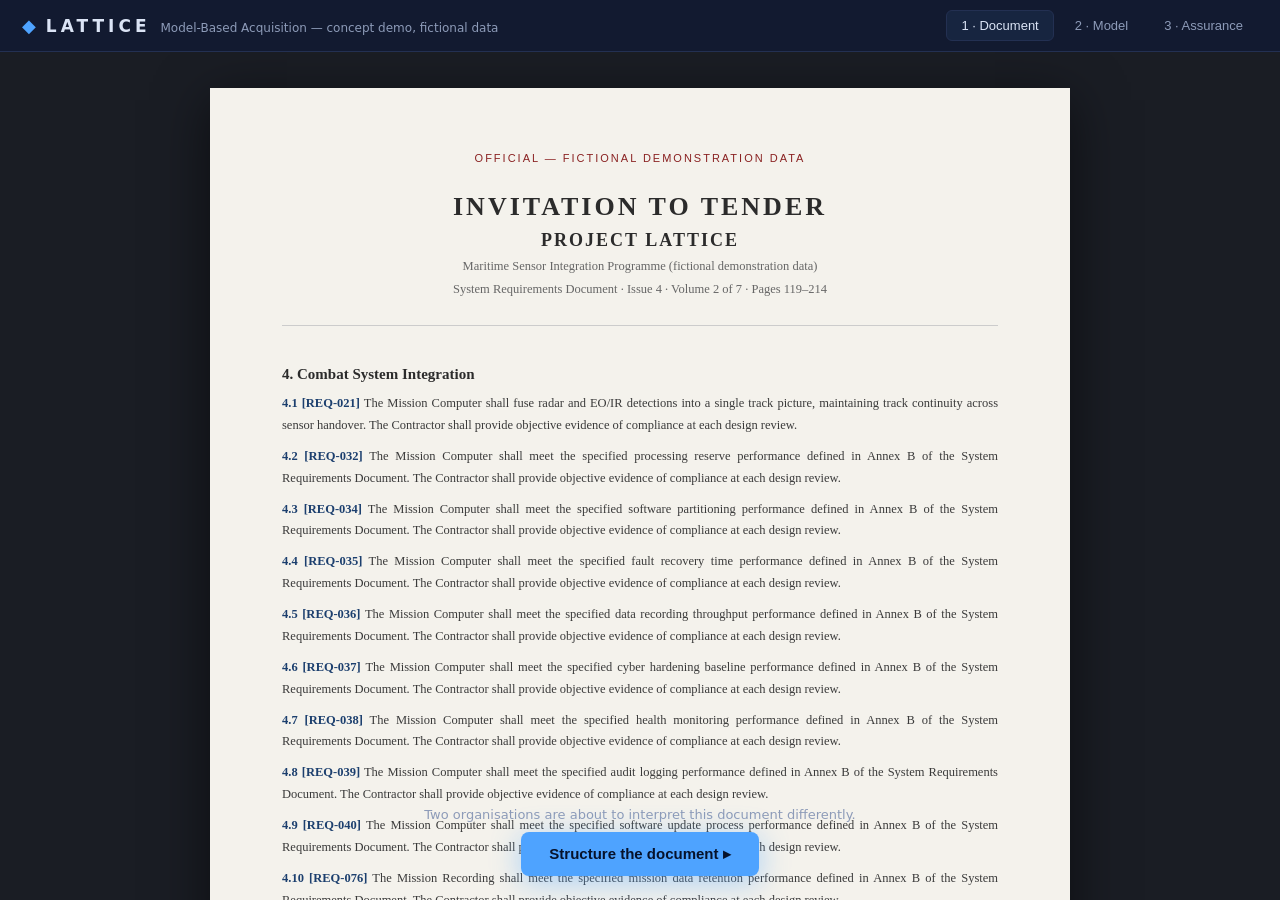
==== index.html @ 9c2bc101 "Add LATTICE model-based acquisition concept demo Self-contained static portal (no build step, D3 ven" ====
<!DOCTYPE html>
<html lang="en">
<head>
  <meta charset="UTF-8" />
  <meta name="viewport" content="width=device-width, initial-scale=1.0" />
  <title>LATTICE — Model-Based Acquisition (Concept Demo)</title>
  <link rel="stylesheet" href="css/style.css" />
</head>
<body>

  <header class="topbar">
    <div class="brand">
      <span class="brand-mark">◆</span>
      <span class="brand-name">LATTICE</span>
      <span class="brand-tag">Model-Based Acquisition — concept demo, fictional data</span>
    </div>
    <nav class="nav">
      <button data-nav="document" class="nav-btn">1 · Document</button>
      <button data-nav="model" class="nav-btn">2 · Model</button>
      <button data-nav="assurance" class="nav-btn">3 · Assurance</button>
    </nav>
  </header>

  <!-- ============ Screen 1: the static document ============ -->
  <main id="screen-document" class="screen">
    <div class="doc-wrap">
      <div class="doc-page">
        <div class="doc-header">
          <div class="doc-classification">OFFICIAL — FICTIONAL DEMONSTRATION DATA</div>
          <h1 class="doc-title">INVITATION TO TENDER</h1>
          <h2 class="doc-subtitle" id="programme-name">PROJECT LATTICE</h2>
          <p class="doc-meta" id="programme-sub"></p>
          <p class="doc-meta">System Requirements Document · Issue 4 · Volume 2 of 7 · Pages 119–214</p>
        </div>
        <div id="doc-body"></div>
      </div>
      <div class="doc-cta">
        <p class="doc-cta-line">Two organisations are about to interpret this document differently.</p>
        <button id="btn-structure" class="primary-btn">Structure the document ▸</button>
      </div>
    </div>
  </main>

  <!-- ============ Screen 2: the living model ============ -->
  <main id="screen-model" class="screen">
    <div class="query-bar">
      <input id="query-input" type="text"
             placeholder="Ask the model… e.g. “show unverified requirements linked to the radar subsystem”"
             autocomplete="off" />
      <button id="btn-reset" class="ghost-btn">Reset view</button>
    </div>
    <div id="query-chips" class="query-chips"></div>

    <div class="graph-stage">
      <svg id="graph-svg"></svg>
      <div class="graph-legend">
        <span><i class="dot dot-req"></i>Requirement</span>
        <span><i class="dot dot-cmp"></i>Component</span>
        <span><i class="dot dot-if"></i>Interface</span>
        <span><i class="dot dot-rsk"></i>Risk</span>
        <span><i class="dot dot-ver"></i>Verification</span>
      </div>

      <aside id="side-panel" class="side-panel">
        <div class="panel-head">
          <span id="panel-title"></span>
          <button id="panel-close" class="ghost-btn">✕</button>
        </div>
        <div id="panel-body" class="panel-body"></div>
      </aside>
    </div>
  </main>

  <!-- ============ Screen 3: assurance dashboard ============ -->
  <main id="screen-assurance" class="screen">
    <div class="dash-wrap">
      <h2 class="dash-title">Assurance position — single source of truth</h2>
      <p class="dash-sub">Computed live from the same model both parties query. Nothing here is typed in twice.</p>

      <div id="kpi-tiles" class="kpi-tiles"></div>

      <div class="dash-grid">
        <section class="dash-card">
          <h3>Verification status</h3>
          <div id="donut" class="donut"></div>
        </section>
        <section class="dash-card">
          <h3>Coverage by subsystem</h3>
          <div id="coverage-bars" class="coverage-bars"></div>
        </section>
      </div>

      <section class="dash-card dash-card-wide">
        <h3>Outstanding gaps — requirements with no verification method</h3>
        <table class="gaps-table">
          <thead><tr><th>ID</th><th>Requirement</th><th>Allocated to</th><th>Linked risks</th></tr></thead>
          <tbody id="gaps-body"></tbody>
        </table>
      </section>
    </div>
  </main>

  <script src="vendor/d3.v7.min.js"></script>
  <script src="js/data.js"></script>
  <script src="js/queries.js"></script>
  <script src="js/graph.js"></script>
  <script src="js/dashboard.js"></script>
  <script src="js/main.js"></script>
</body>
</html>
---- css/style.css ----
/* LATTICE concept demo — dark "constellation" theme.
   Screen 1 deliberately looks like paper; screens 2–3 look like the model. */

:root {
  --bg: #0b1020;
  --bg-raise: #121a30;
  --line: #233052;
  --text: #dbe4f5;
  --text-dim: #8d9bb8;
  --blue: #4ea3ff;
  --teal: #56cfd6;
  --green: #5fd68b;
  --amber: #ffb454;
  --red: #ff6b5e;
  --grey: #9aa7b8;
}

* { box-sizing: border-box; margin: 0; padding: 0; }

html, body { height: 100%; }

body {
  background: var(--bg);
  color: var(--text);
  font-family: "Segoe UI", system-ui, -apple-system, sans-serif;
  display: flex;
  flex-direction: column;
  overflow: hidden;
}

/* ---------------- Top bar ---------------- */

.topbar {
  display: flex;
  align-items: center;
  justify-content: space-between;
  padding: 10px 22px;
  border-bottom: 1px solid var(--line);
  background: var(--bg-raise);
  flex: 0 0 auto;
  z-index: 5;
}
.brand { display: flex; align-items: baseline; gap: 10px; }
.brand-mark { color: var(--blue); font-size: 18px; }
.brand-name { font-weight: 700; letter-spacing: 4px; font-size: 17px; }
.brand-tag { color: var(--text-dim); font-size: 12px; }

.nav { display: flex; gap: 6px; }
.nav-btn {
  background: none;
  border: 1px solid transparent;
  color: var(--text-dim);
  font-size: 13px;
  padding: 7px 14px;
  border-radius: 6px;
  cursor: pointer;
  transition: all .2s;
}
.nav-btn:hover { color: var(--text); }
.nav-btn.active {
  color: var(--text);
  border-color: var(--line);
  background: rgba(78, 163, 255, .08);
}

/* ---------------- Screens ---------------- */

.screen { display: none; flex: 1 1 auto; min-height: 0; position: relative; }
.screen.active { display: flex; flex-direction: column; }

/* ---------------- Screen 1: document ---------------- */

#screen-document { overflow-y: auto; align-items: center; background: #1a1d24; }
.doc-wrap { width: min(860px, 92vw); padding: 36px 0 120px; }

.doc-page {
  background: #f4f2ec;
  color: #2b2b2b;
  padding: 64px 72px;
  font-family: Georgia, "Times New Roman", serif;
  box-shadow: 0 12px 50px rgba(0, 0, 0, .55);
}
.doc-classification {
  text-align: center;
  font-family: "Segoe UI", sans-serif;
  font-size: 11px;
  letter-spacing: 2px;
  color: #8a2222;
  margin-bottom: 28px;
}
.doc-title { text-align: center; font-size: 26px; letter-spacing: 3px; }
.doc-subtitle { text-align: center; font-size: 18px; letter-spacing: 2px; margin-top: 8px; }
.doc-meta { text-align: center; font-size: 12.5px; color: #666; margin-top: 8px; }
.doc-header { margin-bottom: 40px; border-bottom: 1px solid #ccc; padding-bottom: 28px; }

.doc-h { font-size: 15px; margin: 26px 0 10px; }
.doc-p {
  font-size: 12.5px;
  line-height: 1.75;
  color: #3a3a3a;
  margin-bottom: 9px;
  text-align: justify;
}
.doc-ref { font-weight: 700; color: #1c3f6e; }

/* dissolve transition: paragraphs scatter and blur out */
.doc-header, #doc-body > * { transition: opacity .6s ease, transform .6s ease, filter .6s ease; }
.dissolve {
  opacity: 0;
  filter: blur(5px);
  transform: translateY(-14px) scale(.97);
}

.doc-cta {
  position: sticky;
  bottom: 24px;
  margin-top: 28px;
  text-align: center;
}
.doc-cta-line { color: var(--text-dim); font-size: 13px; margin-bottom: 10px; }
.primary-btn {
  background: var(--blue);
  color: #06122b;
  border: none;
  font-size: 15px;
  font-weight: 600;
  padding: 13px 28px;
  border-radius: 8px;
  cursor: pointer;
  box-shadow: 0 6px 30px rgba(78, 163, 255, .45);
  transition: transform .15s;
}
.primary-btn:hover { transform: translateY(-2px); }

/* ---------------- Screen 2: model ---------------- */

#screen-model { background: radial-gradient(ellipse at 50% 40%, #101831 0%, var(--bg) 70%); }

.query-bar {
  display: flex;
  gap: 10px;
  padding: 14px 22px 6px;
  flex: 0 0 auto;
}
#query-input {
  flex: 1;
  background: var(--bg-raise);
  border: 1px solid var(--line);
  border-radius: 8px;
  color: var(--text);
  font-size: 14px;
  padding: 11px 16px;
  outline: none;
  transition: border-color .2s, box-shadow .2s;
}
#query-input:focus {
  border-color: var(--blue);
  box-shadow: 0 0 0 3px rgba(78, 163, 255, .15);
}
#query-input::placeholder { color: var(--text-dim); }

.ghost-btn {
  background: none;
  border: 1px solid var(--line);
  color: var(--text-dim);
  border-radius: 8px;
  padding: 0 14px;
  font-size: 13px;
  cursor: pointer;
  transition: all .2s;
}
.ghost-btn:hover { color: var(--text); border-color: var(--text-dim); }

.query-chips {
  display: flex;
  gap: 8px;
  padding: 8px 22px 10px;
  flex-wrap: wrap;
  flex: 0 0 auto;
}
.query-chip {
  background: rgba(78, 163, 255, .07);
  border: 1px solid var(--line);
  color: var(--text-dim);
  font-size: 12px;
  padding: 6px 12px;
  border-radius: 99px;
  cursor: pointer;
  transition: all .2s;
}
.query-chip:hover { color: var(--text); border-color: var(--blue); }

.graph-stage { flex: 1 1 auto; position: relative; min-height: 0; }
#graph-svg { width: 100%; height: 100%; display: block; cursor: grab; }
#graph-svg:active { cursor: grabbing; }

/* --- nodes & links: the living feel --- */

.node {
  stroke: rgba(255, 255, 255, .25);
  stroke-width: 1;
  transition: opacity .55s ease;
  cursor: pointer;
}
.node-requirement  { filter: drop-shadow(0 0 6px rgba(78, 163, 255, .55)); }
.node-component    { filter: drop-shadow(0 0 8px rgba(154, 167, 184, .4)); }
.node-interface    { filter: drop-shadow(0 0 5px rgba(86, 207, 214, .5)); }
.node-risk         { filter: drop-shadow(0 0 8px rgba(255, 180, 84, .6)); }
.node-verification { filter: drop-shadow(0 0 4px rgba(95, 214, 139, .5)); }

.node.dimmed { opacity: .07; }
.node.focused {
  stroke: #fff;
  stroke-width: 1.6;
}
.node.alert {
  filter: drop-shadow(0 0 14px rgba(255, 107, 94, .95));
  animation: alert-throb 1.1s ease-in-out infinite;
}
@keyframes alert-throb {
  0%, 100% { stroke: rgba(255, 255, 255, .4); }
  50% { stroke: #ff6b5e; stroke-width: 3; }
}

.link {
  stroke: #3a4b78;
  stroke-opacity: .35;
  stroke-width: 1;
  stroke-dasharray: 4 7;
  animation: flow 1.6s linear infinite;
  transition: stroke-opacity .55s ease;
}
@keyframes flow { to { stroke-dashoffset: -11; } }

.link-dependency { stroke: var(--blue); }
.link-risk { stroke: var(--amber); }
.link-verifies { stroke: var(--green); stroke-opacity: .25; }

.link.dimmed { stroke-opacity: .03; }
.link.focused { stroke-opacity: .9; stroke-width: 1.6; animation-duration: .8s; }

.node-label {
  fill: var(--text-dim);
  font-size: 11px;
  text-anchor: middle;
  pointer-events: none;
  transition: opacity .55s ease;
}
.node-label.dimmed { opacity: .06; }

.graph-legend {
  position: absolute;
  left: 22px;
  bottom: 16px;
  display: flex;
  gap: 16px;
  font-size: 12px;
  color: var(--text-dim);
  background: rgba(11, 16, 32, .7);
  padding: 8px 14px;
  border-radius: 8px;
  border: 1px solid var(--line);
}
.dot { display: inline-block; width: 9px; height: 9px; border-radius: 50%; margin-right: 6px; }
.dot-req { background: var(--blue); }
.dot-cmp { background: var(--grey); }
.dot-if  { background: var(--teal); }
.dot-rsk { background: var(--amber); }
.dot-ver { background: var(--green); }

/* --- side panel --- */

.side-panel {
  position: absolute;
  top: 0;
  right: 0;
  width: 380px;
  max-width: 85vw;
  height: 100%;
  background: rgba(18, 26, 48, .96);
  border-left: 1px solid var(--line);
  transform: translateX(100%);
  transition: transform .4s cubic-bezier(.2, .8, .2, 1);
  display: flex;
  flex-direction: column;
  backdrop-filter: blur(6px);
}
.side-panel.open { transform: translateX(0); }

.panel-head {
  display: flex;
  justify-content: space-between;
  align-items: center;
  padding: 14px 18px;
  border-bottom: 1px solid var(--line);
  font-weight: 600;
  flex: 0 0 auto;
}
.panel-head .ghost-btn { padding: 4px 10px; }
.panel-body { overflow-y: auto; padding: 14px 18px; flex: 1 1 auto; }
.panel-note { color: var(--text-dim); font-size: 12.5px; line-height: 1.6; margin-bottom: 14px; }

.card {
  background: var(--bg-raise);
  border: 1px solid var(--line);
  border-radius: 10px;
  padding: 14px 16px;
  margin-bottom: 12px;
}
.card-head { display: flex; justify-content: space-between; align-items: center; margin-bottom: 6px; }
.card-title { font-weight: 600; font-size: 14px; margin-bottom: 6px; }
.card-text { font-size: 12.5px; line-height: 1.6; color: var(--text-dim); margin-bottom: 10px; }
.card-row { margin-top: 6px; font-size: 12px; display: flex; flex-wrap: wrap; gap: 5px; align-items: center; }
.card-k { color: var(--text-dim); margin-right: 4px; }

.mono { font-family: "Cascadia Code", Consolas, monospace; font-size: 12px; color: var(--teal); }

.badge { font-size: 10.5px; padding: 3px 9px; border-radius: 99px; font-weight: 600; }
.badge-ok   { background: rgba(95, 214, 139, .15); color: var(--green); }
.badge-plan { background: rgba(78, 163, 255, .15); color: var(--blue); }
.badge-gap  { background: rgba(255, 107, 94, .18); color: var(--red); }
.badge-type { background: rgba(154, 167, 184, .15); color: var(--grey); text-transform: capitalize; }

.chip {
  font-size: 11px;
  padding: 3px 9px;
  border-radius: 99px;
  background: rgba(154, 167, 184, .12);
  color: var(--text);
}
.risk-chip {
  font-size: 11px;
  padding: 3px 9px;
  border-radius: 99px;
  font-weight: 600;
}
.risk-amber { background: rgba(255, 180, 84, .15); color: var(--amber); }
.risk-red   { background: rgba(255, 107, 94, .18); color: var(--red); }

/* ---------------- Screen 3: dashboard ---------------- */

#screen-assurance { overflow-y: auto; }
.dash-wrap { width: min(1080px, 94vw); margin: 0 auto; padding: 34px 0 60px; }
.dash-title { font-size: 21px; font-weight: 650; }
.dash-sub { color: var(--text-dim); font-size: 13px; margin: 6px 0 26px; }

.kpi-tiles { display: grid; grid-template-columns: repeat(4, 1fr); gap: 14px; margin-bottom: 22px; }
.kpi {
  background: var(--bg-raise);
  border: 1px solid var(--line);
  border-radius: 12px;
  padding: 18px 20px;
}
.kpi-value { font-size: 30px; font-weight: 700; }
.kpi-label { color: var(--text-dim); font-size: 12.5px; margin-top: 4px; }
.kpi-note { color: var(--red); font-size: 11.5px; margin-top: 6px; font-weight: 600; }

.dash-grid { display: grid; grid-template-columns: 1fr 1.4fr; gap: 14px; margin-bottom: 14px; }
.dash-card {
  background: var(--bg-raise);
  border: 1px solid var(--line);
  border-radius: 12px;
  padding: 20px 22px;
}
.dash-card h3 { font-size: 14px; font-weight: 600; margin-bottom: 16px; color: var(--text); }
.dash-card-wide { margin-bottom: 14px; }

.donut { display: flex; align-items: center; gap: 22px; }
.donut-svg { width: 170px; height: 170px; flex: 0 0 auto; }
.donut-big { fill: var(--text); font-size: 28px; font-weight: 700; text-anchor: middle; }
.donut-small { fill: var(--text-dim); font-size: 12px; text-anchor: middle; }
.legend { list-style: none; font-size: 13px; color: var(--text-dim); }
.legend li { margin-bottom: 8px; }
.legend strong { color: var(--text); margin-left: 4px; }
.swatch { display: inline-block; width: 10px; height: 10px; border-radius: 3px; margin-right: 8px; }

.bar-row { display: flex; align-items: center; gap: 12px; margin-bottom: 10px; font-size: 12.5px; }
.bar-label { width: 160px; color: var(--text-dim); flex: 0 0 auto; }
.bar-track {
  flex: 1;
  height: 8px;
  background: rgba(255, 255, 255, .06);
  border-radius: 99px;
  overflow: hidden;
}
.bar-fill { display: block; height: 100%; background: var(--green); border-radius: 99px; }
.bar-fill.bar-low { background: var(--amber); }
.bar-pct { width: 46px; text-align: right; color: var(--text-dim); flex: 0 0 auto; }

.gaps-table { width: 100%; border-collapse: collapse; font-size: 12.5px; }
.gaps-table th {
  text-align: left;
  color: var(--text-dim);
  font-weight: 600;
  padding: 8px 10px;
  border-bottom: 1px solid var(--line);
}
.gaps-table td { padding: 9px 10px; border-bottom: 1px solid rgba(35, 48, 82, .5); }
.muted { color: var(--text-dim); }
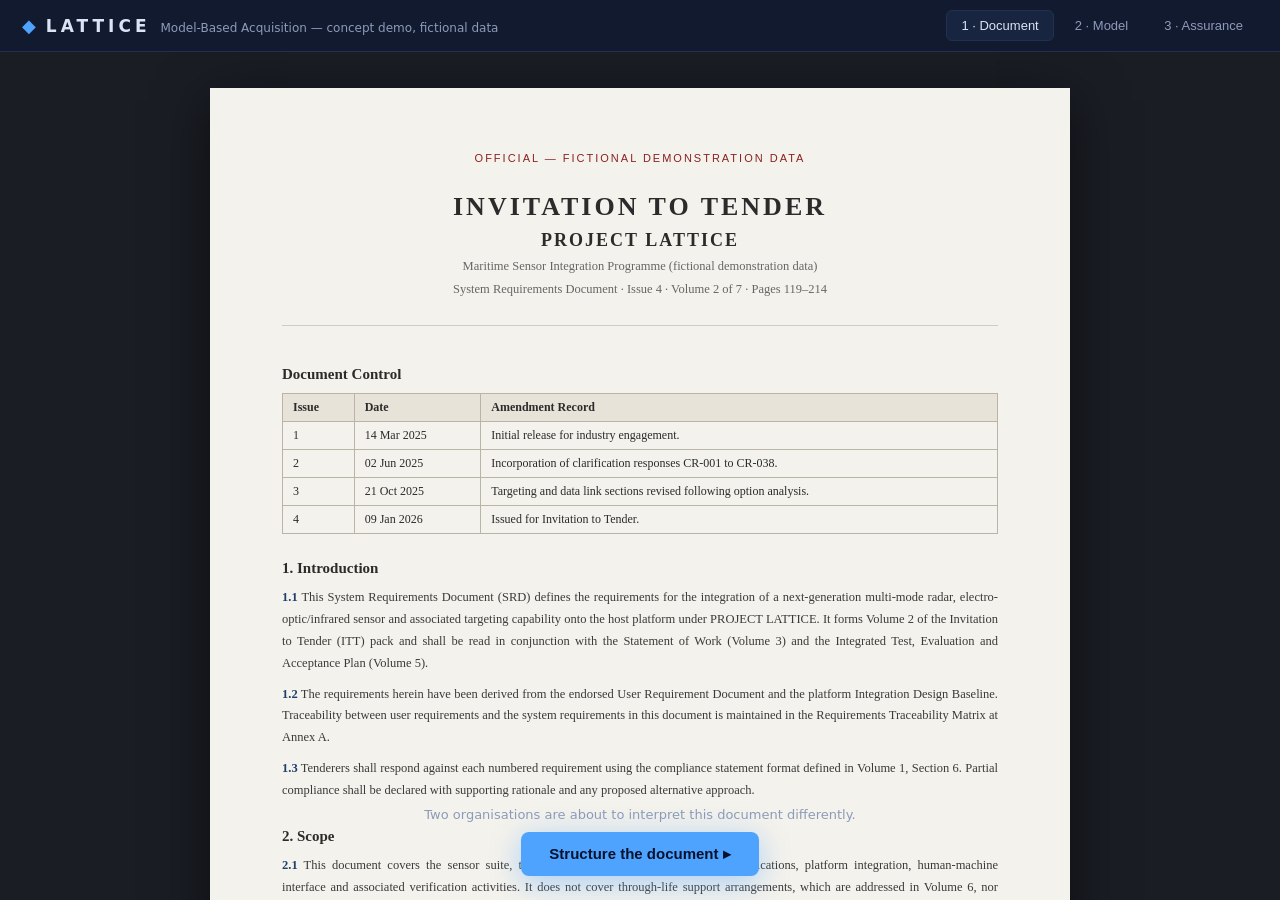
==== commit 7d5bba74: "Replace 2D SVG graph with 3D constellation that flattens on query The model screen now renders as a " ====
--- a/index.html
+++ b/index.html
@@ -52,7 +52,7 @@
     <div id="query-chips" class="query-chips"></div>
 
     <div class="graph-stage">
-      <svg id="graph-svg"></svg>
+      <div id="graph-3d"></div>
       <div class="graph-legend">
         <span><i class="dot dot-req"></i>Requirement</span>
         <span><i class="dot dot-cmp"></i>Component</span>
@@ -100,7 +100,7 @@
     </div>
   </main>
 
-  <script src="vendor/d3.v7.min.js"></script>
+  <script src="vendor/3d-force-graph.min.js"></script>
   <script src="js/data.js"></script>
   <script src="js/queries.js"></script>
   <script src="js/graph.js"></script>
--- a/css/style.css
+++ b/css/style.css
@@ -103,6 +103,20 @@
 }
 .doc-ref { font-weight: 700; color: #1c3f6e; }
 
+.doc-table {
+  width: 100%;
+  border-collapse: collapse;
+  font-size: 12px;
+  margin: 10px 0 22px;
+}
+.doc-table th, .doc-table td {
+  border: 1px solid #b9b4a6;
+  padding: 6px 10px;
+  text-align: left;
+  vertical-align: top;
+}
+.doc-table th { background: #e7e3d8; font-weight: 700; }
+
 /* dissolve transition: paragraphs scatter and blur out */
 .doc-header, #doc-body > * { transition: opacity .6s ease, transform .6s ease, filter .6s ease; }
 .dissolve {
@@ -191,62 +205,29 @@
 .query-chip:hover { color: var(--text); border-color: var(--blue); }
 
 .graph-stage { flex: 1 1 auto; position: relative; min-height: 0; }
-#graph-svg { width: 100%; height: 100%; display: block; cursor: grab; }
-#graph-svg:active { cursor: grabbing; }
-
-/* --- nodes & links: the living feel --- */
-
-.node {
-  stroke: rgba(255, 255, 255, .25);
-  stroke-width: 1;
+#graph-3d { width: 100%; height: 100%; position: relative; }
+#graph-3d canvas { display: block; }
+
+/* HTML overlay labels for component nodes, projected from 3D each frame */
+.label-layer {
+  position: absolute;
+  inset: 0;
+  overflow: hidden;
+  pointer-events: none;
+  z-index: 2;
+}
+.node-label3d {
+  position: absolute;
+  top: 0;
+  left: 0;
+  color: var(--text-dim);
+  font-size: 11px;
+  white-space: nowrap;
+  text-shadow: 0 1px 4px rgba(0, 0, 0, .9);
+  margin-left: -40px; /* rough centring; exact width varies per label */
   transition: opacity .55s ease;
-  cursor: pointer;
-}
-.node-requirement  { filter: drop-shadow(0 0 6px rgba(78, 163, 255, .55)); }
-.node-component    { filter: drop-shadow(0 0 8px rgba(154, 167, 184, .4)); }
-.node-interface    { filter: drop-shadow(0 0 5px rgba(86, 207, 214, .5)); }
-.node-risk         { filter: drop-shadow(0 0 8px rgba(255, 180, 84, .6)); }
-.node-verification { filter: drop-shadow(0 0 4px rgba(95, 214, 139, .5)); }
-
-.node.dimmed { opacity: .07; }
-.node.focused {
-  stroke: #fff;
-  stroke-width: 1.6;
-}
-.node.alert {
-  filter: drop-shadow(0 0 14px rgba(255, 107, 94, .95));
-  animation: alert-throb 1.1s ease-in-out infinite;
-}
-@keyframes alert-throb {
-  0%, 100% { stroke: rgba(255, 255, 255, .4); }
-  50% { stroke: #ff6b5e; stroke-width: 3; }
-}
-
-.link {
-  stroke: #3a4b78;
-  stroke-opacity: .35;
-  stroke-width: 1;
-  stroke-dasharray: 4 7;
-  animation: flow 1.6s linear infinite;
-  transition: stroke-opacity .55s ease;
-}
-@keyframes flow { to { stroke-dashoffset: -11; } }
-
-.link-dependency { stroke: var(--blue); }
-.link-risk { stroke: var(--amber); }
-.link-verifies { stroke: var(--green); stroke-opacity: .25; }
-
-.link.dimmed { stroke-opacity: .03; }
-.link.focused { stroke-opacity: .9; stroke-width: 1.6; animation-duration: .8s; }
-
-.node-label {
-  fill: var(--text-dim);
-  font-size: 11px;
-  text-anchor: middle;
-  pointer-events: none;
-  transition: opacity .55s ease;
-}
-.node-label.dimmed { opacity: .06; }
+}
+.node-label3d.dimmed { opacity: .05; }
 
 .graph-legend {
   position: absolute;
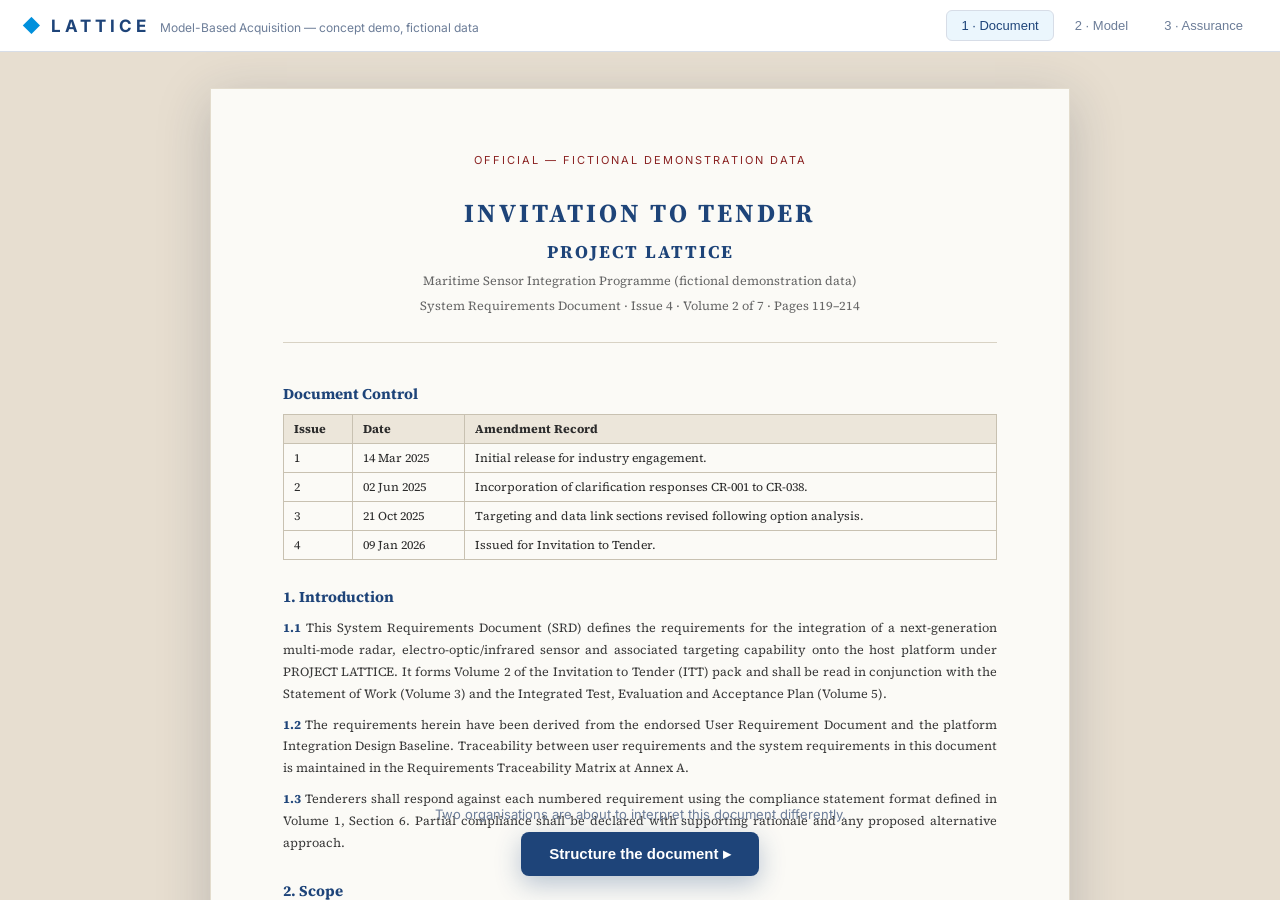
==== commit 800dcdcf: "Reskin to light navy-on-cream consultancy brand theme Reworks the demo from the dark "constellation"" ====
--- a/index.html
+++ b/index.html
@@ -4,6 +4,10 @@
   <meta charset="UTF-8" />
   <meta name="viewport" content="width=device-width, initial-scale=1.0" />
   <title>LATTICE — Model-Based Acquisition (Concept Demo)</title>
+  <link rel="preconnect" href="https://fonts.googleapis.com" />
+  <link rel="preconnect" href="https://fonts.gstatic.com" crossorigin />
+  <link rel="stylesheet"
+        href="https://fonts.googleapis.com/css2?family=Inter:wght@400;500;600;700&family=Source+Serif+4:opsz,wght@8..60,400;8..60,600;8..60,700&display=swap" />
   <link rel="stylesheet" href="css/style.css" />
 </head>
 <body>
@@ -52,7 +56,7 @@
     <div id="query-chips" class="query-chips"></div>
 
     <div class="graph-stage">
-      <div id="graph-3d"></div>
+      <svg id="graph-svg"></svg>
       <div class="graph-legend">
         <span><i class="dot dot-req"></i>Requirement</span>
         <span><i class="dot dot-cmp"></i>Component</span>
@@ -100,7 +104,7 @@
     </div>
   </main>
 
-  <script src="vendor/3d-force-graph.min.js"></script>
+  <script src="vendor/d3.v7.min.js"></script>
   <script src="js/data.js"></script>
   <script src="js/queries.js"></script>
   <script src="js/graph.js"></script>
--- a/css/style.css
+++ b/css/style.css
@@ -1,18 +1,23 @@
-/* LATTICE concept demo — dark "constellation" theme.
-   Screen 1 deliberately looks like paper; screens 2–3 look like the model. */
+/* LATTICE concept demo — light, warm "consultancy" theme.
+   Navy-on-cream palette with serif editorial headings and an Inter UI,
+   echoing a major built-environment advisory brand. Screen 1 reads as
+   paper; screens 2–3 read as the live model, all on the same warm ground. */
 
 :root {
-  --bg: #0b1020;
-  --bg-raise: #121a30;
-  --line: #233052;
-  --text: #dbe4f5;
-  --text-dim: #8d9bb8;
-  --blue: #4ea3ff;
-  --teal: #56cfd6;
-  --green: #5fd68b;
-  --amber: #ffb454;
-  --red: #ff6b5e;
-  --grey: #9aa7b8;
+  --bg: #f2eee7;          /* warm cream page ground */
+  --bg-raise: #ffffff;    /* cards / raised surfaces */
+  --bg-warm: #e7ded0;     /* deeper cream (document backdrop) */
+  --line: #d7dde7;        /* hairline borders */
+  --line-strong: #a5b4c9; /* stronger blue-grey rule */
+  --navy: #1e4479;        /* brand primary — headlines, anchors */
+  --text: #2a3a55;        /* body ink */
+  --text-dim: #6c7d98;    /* muted slate */
+  --blue: #0090dc;        /* sky accent — interactive */
+  --teal: #1b9aaa;
+  --green: #2e9e4f;
+  --amber: #d55c17;       /* burnt orange */
+  --red: #c0392b;
+  --grey: #4b6994;        /* navy-grey */
 }
 
 * { box-sizing: border-box; margin: 0; padding: 0; }
@@ -22,11 +27,14 @@
 body {
   background: var(--bg);
   color: var(--text);
-  font-family: "Segoe UI", system-ui, -apple-system, sans-serif;
+  font-family: "Inter", "Segoe UI", system-ui, -apple-system, sans-serif;
   display: flex;
   flex-direction: column;
   overflow: hidden;
 }
+
+/* Serif editorial headings — the brand's distinguishing voice. */
+.serif { font-family: "Source Serif 4", Georgia, "Times New Roman", serif; }
 
 /* ---------------- Top bar ---------------- */
 
@@ -42,7 +50,7 @@
 }
 .brand { display: flex; align-items: baseline; gap: 10px; }
 .brand-mark { color: var(--blue); font-size: 18px; }
-.brand-name { font-weight: 700; letter-spacing: 4px; font-size: 17px; }
+.brand-name { font-weight: 700; letter-spacing: 4px; font-size: 17px; color: var(--navy); }
 .brand-tag { color: var(--text-dim); font-size: 12px; }
 
 .nav { display: flex; gap: 6px; }
@@ -56,11 +64,11 @@
   cursor: pointer;
   transition: all .2s;
 }
-.nav-btn:hover { color: var(--text); }
+.nav-btn:hover { color: var(--navy); }
 .nav-btn.active {
-  color: var(--text);
+  color: var(--navy);
   border-color: var(--line);
-  background: rgba(78, 163, 255, .08);
+  background: rgba(0, 144, 220, .08);
 }
 
 /* ---------------- Screens ---------------- */
@@ -70,30 +78,31 @@
 
 /* ---------------- Screen 1: document ---------------- */
 
-#screen-document { overflow-y: auto; align-items: center; background: #1a1d24; }
+#screen-document { overflow-y: auto; align-items: center; background: var(--bg-warm); }
 .doc-wrap { width: min(860px, 92vw); padding: 36px 0 120px; }
 
 .doc-page {
-  background: #f4f2ec;
+  background: #fbfaf6;
   color: #2b2b2b;
   padding: 64px 72px;
-  font-family: Georgia, "Times New Roman", serif;
-  box-shadow: 0 12px 50px rgba(0, 0, 0, .55);
+  font-family: "Source Serif 4", Georgia, "Times New Roman", serif;
+  box-shadow: 0 12px 50px rgba(30, 44, 70, .22);
+  border: 1px solid #e3dccd;
 }
 .doc-classification {
   text-align: center;
-  font-family: "Segoe UI", sans-serif;
+  font-family: "Inter", sans-serif;
   font-size: 11px;
   letter-spacing: 2px;
   color: #8a2222;
   margin-bottom: 28px;
 }
-.doc-title { text-align: center; font-size: 26px; letter-spacing: 3px; }
-.doc-subtitle { text-align: center; font-size: 18px; letter-spacing: 2px; margin-top: 8px; }
+.doc-title { text-align: center; font-size: 26px; letter-spacing: 3px; color: var(--navy); }
+.doc-subtitle { text-align: center; font-size: 18px; letter-spacing: 2px; margin-top: 8px; color: var(--navy); }
 .doc-meta { text-align: center; font-size: 12.5px; color: #666; margin-top: 8px; }
-.doc-header { margin-bottom: 40px; border-bottom: 1px solid #ccc; padding-bottom: 28px; }
-
-.doc-h { font-size: 15px; margin: 26px 0 10px; }
+.doc-header { margin-bottom: 40px; border-bottom: 1px solid #d8d2c4; padding-bottom: 28px; }
+
+.doc-h { font-size: 15px; margin: 26px 0 10px; color: var(--navy); }
 .doc-p {
   font-size: 12.5px;
   line-height: 1.75;
@@ -101,7 +110,7 @@
   margin-bottom: 9px;
   text-align: justify;
 }
-.doc-ref { font-weight: 700; color: #1c3f6e; }
+.doc-ref { font-weight: 700; color: var(--navy); }
 
 .doc-table {
   width: 100%;
@@ -110,12 +119,12 @@
   margin: 10px 0 22px;
 }
 .doc-table th, .doc-table td {
-  border: 1px solid #b9b4a6;
+  border: 1px solid #c8c1b1;
   padding: 6px 10px;
   text-align: left;
   vertical-align: top;
 }
-.doc-table th { background: #e7e3d8; font-weight: 700; }
+.doc-table th { background: #ece6da; font-weight: 700; }
 
 /* dissolve transition: paragraphs scatter and blur out */
 .doc-header, #doc-body > * { transition: opacity .6s ease, transform .6s ease, filter .6s ease; }
@@ -133,22 +142,22 @@
 }
 .doc-cta-line { color: var(--text-dim); font-size: 13px; margin-bottom: 10px; }
 .primary-btn {
-  background: var(--blue);
-  color: #06122b;
+  background: var(--navy);
+  color: #fff;
   border: none;
   font-size: 15px;
   font-weight: 600;
   padding: 13px 28px;
   border-radius: 8px;
   cursor: pointer;
-  box-shadow: 0 6px 30px rgba(78, 163, 255, .45);
-  transition: transform .15s;
-}
-.primary-btn:hover { transform: translateY(-2px); }
+  box-shadow: 0 8px 26px rgba(30, 68, 121, .30);
+  transition: transform .15s, box-shadow .15s;
+}
+.primary-btn:hover { transform: translateY(-2px); box-shadow: 0 12px 32px rgba(30, 68, 121, .38); }
 
 /* ---------------- Screen 2: model ---------------- */
 
-#screen-model { background: radial-gradient(ellipse at 50% 40%, #101831 0%, var(--bg) 70%); }
+#screen-model { background: radial-gradient(ellipse at 50% 35%, #ffffff 0%, var(--bg) 72%); }
 
 .query-bar {
   display: flex;
@@ -159,7 +168,7 @@
 #query-input {
   flex: 1;
   background: var(--bg-raise);
-  border: 1px solid var(--line);
+  border: 1px solid var(--line-strong);
   border-radius: 8px;
   color: var(--text);
   font-size: 14px;
@@ -169,13 +178,13 @@
 }
 #query-input:focus {
   border-color: var(--blue);
-  box-shadow: 0 0 0 3px rgba(78, 163, 255, .15);
+  box-shadow: 0 0 0 3px rgba(0, 144, 220, .15);
 }
 #query-input::placeholder { color: var(--text-dim); }
 
 .ghost-btn {
-  background: none;
-  border: 1px solid var(--line);
+  background: var(--bg-raise);
+  border: 1px solid var(--line-strong);
   color: var(--text-dim);
   border-radius: 8px;
   padding: 0 14px;
@@ -183,7 +192,7 @@
   cursor: pointer;
   transition: all .2s;
 }
-.ghost-btn:hover { color: var(--text); border-color: var(--text-dim); }
+.ghost-btn:hover { color: var(--navy); border-color: var(--navy); }
 
 .query-chips {
   display: flex;
@@ -193,8 +202,8 @@
   flex: 0 0 auto;
 }
 .query-chip {
-  background: rgba(78, 163, 255, .07);
-  border: 1px solid var(--line);
+  background: rgba(0, 144, 220, .06);
+  border: 1px solid var(--line-strong);
   color: var(--text-dim);
   font-size: 12px;
   padding: 6px 12px;
@@ -202,32 +211,66 @@
   cursor: pointer;
   transition: all .2s;
 }
-.query-chip:hover { color: var(--text); border-color: var(--blue); }
+.query-chip:hover { color: var(--navy); border-color: var(--blue); }
 
 .graph-stage { flex: 1 1 auto; position: relative; min-height: 0; }
-#graph-3d { width: 100%; height: 100%; position: relative; }
-#graph-3d canvas { display: block; }
-
-/* HTML overlay labels for component nodes, projected from 3D each frame */
-.label-layer {
-  position: absolute;
-  inset: 0;
-  overflow: hidden;
+#graph-svg { width: 100%; height: 100%; display: block; cursor: grab; }
+#graph-svg:active { cursor: grabbing; }
+
+/* --- nodes & links: clean light data-viz with a soft lift --- */
+
+.node {
+  stroke: rgba(255, 255, 255, .75);
+  stroke-width: 1.2;
+  transition: opacity .55s ease;
+  cursor: pointer;
+}
+.node-requirement  { filter: drop-shadow(0 0 4px rgba(0, 144, 220, .35)); }
+.node-component    { filter: drop-shadow(0 1px 2px rgba(30, 68, 121, .38)); }
+.node-interface    { filter: drop-shadow(0 0 3px rgba(27, 154, 170, .35)); }
+.node-risk         { filter: drop-shadow(0 0 4px rgba(213, 92, 23, .42)); }
+.node-verification { filter: drop-shadow(0 0 3px rgba(46, 158, 79, .35)); }
+
+.node.dimmed { opacity: .12; }
+.node.focused {
+  stroke: var(--navy);
+  stroke-width: 1.8;
+}
+.node.alert {
+  filter: drop-shadow(0 0 12px rgba(192, 57, 43, .85));
+  animation: alert-throb 1.1s ease-in-out infinite;
+}
+@keyframes alert-throb {
+  0%, 100% { stroke: rgba(30, 68, 121, .5); }
+  50% { stroke: var(--red); stroke-width: 3; }
+}
+
+.link {
+  stroke: var(--line-strong);
+  stroke-opacity: .55;
+  stroke-width: 1;
+  stroke-dasharray: 4 7;
+  animation: flow 1.6s linear infinite;
+  transition: stroke-opacity .55s ease;
+}
+@keyframes flow { to { stroke-dashoffset: -11; } }
+
+.link-dependency { stroke: var(--blue); }
+.link-risk { stroke: var(--amber); }
+.link-verifies { stroke: var(--green); stroke-opacity: .4; }
+
+.link.dimmed { stroke-opacity: .05; }
+.link.focused { stroke-opacity: .9; stroke-width: 1.6; animation-duration: .8s; }
+
+.node-label {
+  fill: var(--grey);
+  font-size: 11px;
+  font-weight: 500;
+  text-anchor: middle;
   pointer-events: none;
-  z-index: 2;
-}
-.node-label3d {
-  position: absolute;
-  top: 0;
-  left: 0;
-  color: var(--text-dim);
-  font-size: 11px;
-  white-space: nowrap;
-  text-shadow: 0 1px 4px rgba(0, 0, 0, .9);
-  margin-left: -40px; /* rough centring; exact width varies per label */
   transition: opacity .55s ease;
 }
-.node-label3d.dimmed { opacity: .05; }
+.node-label.dimmed { opacity: .1; }
 
 .graph-legend {
   position: absolute;
@@ -237,14 +280,15 @@
   gap: 16px;
   font-size: 12px;
   color: var(--text-dim);
-  background: rgba(11, 16, 32, .7);
+  background: rgba(255, 255, 255, .82);
   padding: 8px 14px;
   border-radius: 8px;
   border: 1px solid var(--line);
+  backdrop-filter: blur(4px);
 }
 .dot { display: inline-block; width: 9px; height: 9px; border-radius: 50%; margin-right: 6px; }
 .dot-req { background: var(--blue); }
-.dot-cmp { background: var(--grey); }
+.dot-cmp { background: var(--navy); }
 .dot-if  { background: var(--teal); }
 .dot-rsk { background: var(--amber); }
 .dot-ver { background: var(--green); }
@@ -258,13 +302,14 @@
   width: 380px;
   max-width: 85vw;
   height: 100%;
-  background: rgba(18, 26, 48, .96);
+  background: rgba(255, 255, 255, .97);
   border-left: 1px solid var(--line);
   transform: translateX(100%);
   transition: transform .4s cubic-bezier(.2, .8, .2, 1);
   display: flex;
   flex-direction: column;
   backdrop-filter: blur(6px);
+  box-shadow: -14px 0 40px rgba(30, 44, 70, .12);
 }
 .side-panel.open { transform: translateX(0); }
 
@@ -275,6 +320,7 @@
   padding: 14px 18px;
   border-bottom: 1px solid var(--line);
   font-weight: 600;
+  color: var(--navy);
   flex: 0 0 auto;
 }
 .panel-head .ghost-btn { padding: 4px 10px; }
@@ -287,26 +333,27 @@
   border-radius: 10px;
   padding: 14px 16px;
   margin-bottom: 12px;
+  box-shadow: 0 1px 3px rgba(30, 44, 70, .06);
 }
 .card-head { display: flex; justify-content: space-between; align-items: center; margin-bottom: 6px; }
-.card-title { font-weight: 600; font-size: 14px; margin-bottom: 6px; }
+.card-title { font-weight: 600; font-size: 14px; margin-bottom: 6px; color: var(--navy); }
 .card-text { font-size: 12.5px; line-height: 1.6; color: var(--text-dim); margin-bottom: 10px; }
 .card-row { margin-top: 6px; font-size: 12px; display: flex; flex-wrap: wrap; gap: 5px; align-items: center; }
 .card-k { color: var(--text-dim); margin-right: 4px; }
 
-.mono { font-family: "Cascadia Code", Consolas, monospace; font-size: 12px; color: var(--teal); }
+.mono { font-family: "Cascadia Code", Consolas, monospace; font-size: 12px; color: var(--blue); }
 
 .badge { font-size: 10.5px; padding: 3px 9px; border-radius: 99px; font-weight: 600; }
-.badge-ok   { background: rgba(95, 214, 139, .15); color: var(--green); }
-.badge-plan { background: rgba(78, 163, 255, .15); color: var(--blue); }
-.badge-gap  { background: rgba(255, 107, 94, .18); color: var(--red); }
-.badge-type { background: rgba(154, 167, 184, .15); color: var(--grey); text-transform: capitalize; }
+.badge-ok   { background: rgba(46, 158, 79, .14); color: var(--green); }
+.badge-plan { background: rgba(0, 144, 220, .14); color: var(--blue); }
+.badge-gap  { background: rgba(192, 57, 43, .14); color: var(--red); }
+.badge-type { background: rgba(75, 105, 148, .14); color: var(--grey); text-transform: capitalize; }
 
 .chip {
   font-size: 11px;
   padding: 3px 9px;
   border-radius: 99px;
-  background: rgba(154, 167, 184, .12);
+  background: rgba(75, 105, 148, .12);
   color: var(--text);
 }
 .risk-chip {
@@ -315,14 +362,14 @@
   border-radius: 99px;
   font-weight: 600;
 }
-.risk-amber { background: rgba(255, 180, 84, .15); color: var(--amber); }
-.risk-red   { background: rgba(255, 107, 94, .18); color: var(--red); }
+.risk-amber { background: rgba(213, 92, 23, .15); color: var(--amber); }
+.risk-red   { background: rgba(192, 57, 43, .15); color: var(--red); }
 
 /* ---------------- Screen 3: dashboard ---------------- */
 
 #screen-assurance { overflow-y: auto; }
 .dash-wrap { width: min(1080px, 94vw); margin: 0 auto; padding: 34px 0 60px; }
-.dash-title { font-size: 21px; font-weight: 650; }
+.dash-title { font-family: "Source Serif 4", Georgia, serif; font-size: 23px; font-weight: 600; color: var(--navy); }
 .dash-sub { color: var(--text-dim); font-size: 13px; margin: 6px 0 26px; }
 
 .kpi-tiles { display: grid; grid-template-columns: repeat(4, 1fr); gap: 14px; margin-bottom: 22px; }
@@ -331,8 +378,9 @@
   border: 1px solid var(--line);
   border-radius: 12px;
   padding: 18px 20px;
-}
-.kpi-value { font-size: 30px; font-weight: 700; }
+  box-shadow: 0 1px 3px rgba(30, 44, 70, .06);
+}
+.kpi-value { font-size: 30px; font-weight: 700; color: var(--navy); }
 .kpi-label { color: var(--text-dim); font-size: 12.5px; margin-top: 4px; }
 .kpi-note { color: var(--red); font-size: 11.5px; margin-top: 6px; font-weight: 600; }
 
@@ -342,17 +390,18 @@
   border: 1px solid var(--line);
   border-radius: 12px;
   padding: 20px 22px;
-}
-.dash-card h3 { font-size: 14px; font-weight: 600; margin-bottom: 16px; color: var(--text); }
+  box-shadow: 0 1px 3px rgba(30, 44, 70, .06);
+}
+.dash-card h3 { font-size: 14px; font-weight: 600; margin-bottom: 16px; color: var(--navy); }
 .dash-card-wide { margin-bottom: 14px; }
 
 .donut { display: flex; align-items: center; gap: 22px; }
 .donut-svg { width: 170px; height: 170px; flex: 0 0 auto; }
-.donut-big { fill: var(--text); font-size: 28px; font-weight: 700; text-anchor: middle; }
+.donut-big { fill: var(--navy); font-size: 28px; font-weight: 700; text-anchor: middle; }
 .donut-small { fill: var(--text-dim); font-size: 12px; text-anchor: middle; }
 .legend { list-style: none; font-size: 13px; color: var(--text-dim); }
 .legend li { margin-bottom: 8px; }
-.legend strong { color: var(--text); margin-left: 4px; }
+.legend strong { color: var(--navy); margin-left: 4px; }
 .swatch { display: inline-block; width: 10px; height: 10px; border-radius: 3px; margin-right: 8px; }
 
 .bar-row { display: flex; align-items: center; gap: 12px; margin-bottom: 10px; font-size: 12.5px; }
@@ -360,7 +409,7 @@
 .bar-track {
   flex: 1;
   height: 8px;
-  background: rgba(255, 255, 255, .06);
+  background: rgba(30, 68, 121, .10);
   border-radius: 99px;
   overflow: hidden;
 }
@@ -374,7 +423,71 @@
   color: var(--text-dim);
   font-weight: 600;
   padding: 8px 10px;
-  border-bottom: 1px solid var(--line);
-}
-.gaps-table td { padding: 9px 10px; border-bottom: 1px solid rgba(35, 48, 82, .5); }
+  border-bottom: 1px solid var(--line-strong);
+}
+.gaps-table td { padding: 9px 10px; border-bottom: 1px solid var(--line); }
 .muted { color: var(--text-dim); }
+
+/* ============================================================
+   Mobile / narrow viewports.
+   Purely additive — these rules are inert above 760px, so the
+   desktop render is unchanged. Goal: keep every screen usable
+   and tappable on a phone an interviewer might pull out.
+   ============================================================ */
+
+@media (max-width: 760px) {
+  /* Use the dynamic viewport unit so mobile browser chrome
+     (address bar) doesn't clip the bottom of a screen. */
+  html, body { height: 100dvh; }
+
+  /* Top bar: let the nav drop to its own full-width row and
+     spread evenly, instead of overflowing beside the brand. */
+  .topbar { flex-wrap: wrap; gap: 8px; padding: 9px 14px; }
+  .brand { gap: 8px; flex: 1 1 auto; min-width: 0; }
+  .brand-tag { display: none; }              /* long tagline: noise on a phone */
+  .nav { width: 100%; gap: 6px; }
+  .nav-btn { flex: 1 1 0; text-align: center; padding: 9px 6px; font-size: 12px; }
+
+  /* Document screen: the "paper" needs breathing room, not a4 margins. */
+  .doc-wrap { width: 94vw; padding: 18px 0 90px; }
+  .doc-page { padding: 30px 22px; }
+  .doc-title { font-size: 21px; letter-spacing: 2px; }
+  .doc-subtitle { font-size: 15px; }
+  .doc-table { font-size: 11px; }
+  .doc-table th, .doc-table td { padding: 5px 7px; }
+  .doc-cta { bottom: 14px; }
+
+  /* Model screen: tighten the query controls, stack chips. */
+  .query-bar { padding: 10px 14px 4px; }
+  #query-input { font-size: 16px; }          /* 16px stops iOS zoom-on-focus */
+  .query-chips { padding: 6px 14px 8px; }
+
+  /* Graph: keep it from collapsing, shrink the legend, and let
+     the side panel cover the full width so cards are readable. */
+  .graph-stage { min-height: 60dvh; }
+  .graph-legend {
+    left: 10px; right: 10px; bottom: 10px;
+    gap: 8px 12px; flex-wrap: wrap; justify-content: center;
+    font-size: 11px; padding: 7px 10px;
+  }
+  .side-panel { width: 100%; max-width: 100%; border-left: none; }
+
+  /* Dashboard: collapse the multi-column grids to a single column
+     and let the wide table scroll horizontally instead of clipping. */
+  .dash-wrap { width: 94vw; padding: 22px 0 48px; }
+  .dash-title { font-size: 18px; }
+  .kpi-tiles { grid-template-columns: repeat(2, 1fr); gap: 10px; }
+  .kpi { padding: 14px 16px; }
+  .kpi-value { font-size: 24px; }
+  .dash-grid { grid-template-columns: 1fr; }
+  .dash-card { padding: 16px 16px; }
+  .donut { flex-direction: column; align-items: flex-start; gap: 14px; }
+  .dash-card-wide { overflow-x: auto; -webkit-overflow-scrolling: touch; }
+  .gaps-table { min-width: 480px; }          /* preserve columns; container scrolls */
+}
+
+/* Very small phones: one KPI per row reads better than a cramped 2-up. */
+@media (max-width: 420px) {
+  .kpi-tiles { grid-template-columns: 1fr; }
+  .nav-btn { font-size: 11px; padding: 8px 4px; }
+}
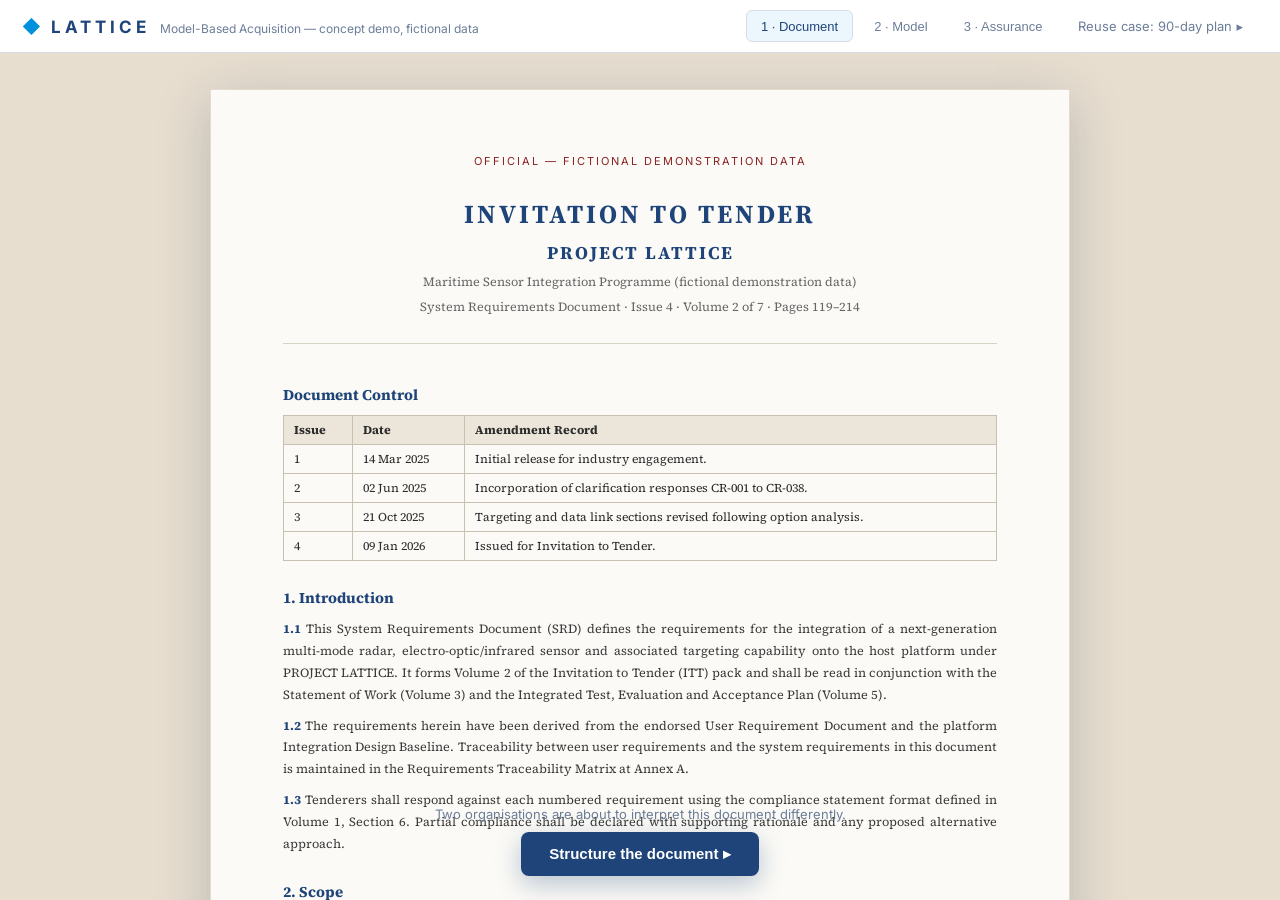
==== commit 0c44adec: "Add 90-day plan tracker as a reuse case on the shared graph engine Re-points the acquisition demo's " ====
--- a/index.html
+++ b/index.html
@@ -22,6 +22,7 @@
       <button data-nav="document" class="nav-btn">1 · Document</button>
       <button data-nav="model" class="nav-btn">2 · Model</button>
       <button data-nav="assurance" class="nav-btn">3 · Assurance</button>
+      <a href="plan.html" class="nav-btn nav-link">Reuse case: 90-day plan ▸</a>
     </nav>
   </header>
 
--- a/css/style.css
+++ b/css/style.css
@@ -429,6 +429,232 @@
 .muted { color: var(--text-dim); }
 
 /* ============================================================
+   REUSE CASE — 90-day plan tracker (plan.html).
+   Additive only: nothing below changes the acquisition demo.
+   ============================================================ */
+
+.nav-link { text-decoration: none; display: inline-flex; align-items: center; }
+.nav-link:hover { color: var(--navy); border-color: var(--line); }
+
+/* --- phase palette, carried straight over from the deck --- */
+:root {
+  --ph-navy: #1e4479;
+  --ph-teal: #1b9aaa;
+  --ph-amber: #d55c17;
+  --gold: #c98a0e;
+}
+
+/* ---------------- Screen 1: the plan on a slide ---------------- */
+
+#screen-plan { overflow-y: auto; align-items: center; background: var(--bg-warm); }
+.plan-wrap { width: min(1120px, 94vw); padding: 34px 0 120px; }
+
+.plan-slide-head { text-align: center; margin-bottom: 26px; }
+.plan-eyebrow {
+  font-size: 11px; letter-spacing: 3px; text-transform: uppercase;
+  color: var(--text-dim); margin-bottom: 10px;
+}
+.plan-slide-title {
+  font-family: "Source Serif 4", Georgia, serif;
+  font-size: 34px; font-weight: 600; color: var(--navy);
+}
+.plan-slide-sub { color: var(--text-dim); font-size: 13.5px; margin-top: 8px; }
+
+.plan-columns { display: grid; grid-template-columns: repeat(3, 1fr); gap: 16px; }
+.plan-col {
+  background: var(--bg-raise);
+  border: 1px solid var(--line);
+  border-top: 4px solid var(--line-strong);
+  border-radius: 12px;
+  padding: 20px 22px 22px;
+  box-shadow: 0 8px 30px rgba(30, 44, 70, .10);
+}
+.plan-navy  { border-top-color: var(--ph-navy); }
+.plan-teal  { border-top-color: var(--ph-teal); }
+.plan-amber { border-top-color: var(--ph-amber); }
+
+.plan-col-head { display: flex; flex-direction: column; gap: 3px; margin-bottom: 10px; }
+.plan-col-days {
+  font-size: 11px; letter-spacing: 2px; text-transform: uppercase; font-weight: 600;
+  color: var(--text-dim);
+}
+.plan-col-title {
+  font-family: "Source Serif 4", Georgia, serif;
+  font-size: 20px; font-weight: 600; color: var(--navy);
+}
+.plan-navy .plan-col-title  { color: var(--ph-navy); }
+.plan-teal .plan-col-title  { color: var(--ph-teal); }
+.plan-amber .plan-col-title { color: var(--ph-amber); }
+
+.plan-col-intent {
+  font-size: 12.5px; line-height: 1.65; color: var(--text-dim);
+  padding-bottom: 12px; margin-bottom: 12px; border-bottom: 1px solid var(--line);
+}
+.plan-bullets { list-style: none; }
+.plan-bullets li {
+  font-size: 13px; line-height: 1.5; color: var(--text);
+  padding: 6px 0 6px 16px; position: relative;
+}
+.plan-bullets li::before {
+  content: "—"; position: absolute; left: 0; color: var(--line-strong);
+}
+.plan-win {
+  margin-top: 14px; padding: 9px 12px; border-radius: 8px;
+  background: rgba(201, 138, 14, .10); border: 1px solid rgba(201, 138, 14, .30);
+  font-size: 12.5px; font-weight: 600; color: #8a5f06;
+}
+.qw-mark { color: var(--gold); }
+.plan-metric { margin-top: 10px; font-size: 12px; color: var(--text-dim); }
+
+/* dissolve applies to the slide columns exactly as it does to the document */
+.plan-slide-head, #plan-columns > * {
+  transition: opacity .6s ease, transform .6s ease, filter .6s ease;
+}
+
+/* The CTA is sticky over three columns rather than one sheet of paper, so it
+   needs a ground of its own to stay readable when it overlaps a column. */
+#screen-plan .doc-cta {
+  padding: 26px 12px 8px;
+  background: linear-gradient(to top, var(--bg-warm) 58%, rgba(231, 222, 208, 0));
+}
+
+/* ---------------- Screen 2: reuse banner ---------------- */
+
+.reuse-banner {
+  flex: 0 0 auto;
+  margin: 12px 22px 0;
+  padding: 10px 16px;
+  border-radius: 8px;
+  border: 1px solid var(--line);
+  border-left: 3px solid var(--blue);
+  background: rgba(0, 144, 220, .06);
+  font-size: 12.5px;
+  line-height: 1.6;
+  color: var(--text-dim);
+}
+.reuse-banner strong { color: var(--navy); }
+
+/* ---------------- Screen 2: status as motion, not colour ----------------
+   Order matters below: status opacity/glow rules come first so the generic
+   .node.dimmed rule further up the file still wins during a focused query. */
+
+.node-phase       { filter: drop-shadow(0 2px 4px rgba(30, 44, 70, .30)); }
+.node-stakeholder { filter: drop-shadow(0 1px 3px rgba(75, 105, 148, .45)); }
+.node-metric      { filter: none; opacity: .65; }
+.node-quickwin    { filter: drop-shadow(0 0 7px rgba(201, 138, 14, .60)); }
+.node-blocker     { filter: drop-shadow(0 0 6px rgba(192, 57, 43, .55)); }
+
+/* In progress — brighter glow to go with the active pulse. */
+.node.st-in_progress { filter: drop-shadow(0 0 9px rgba(0, 144, 220, .70)); }
+/* Complete — settled: dimmer, no urgency. */
+.node.st-complete    { filter: drop-shadow(0 0 3px rgba(46, 158, 79, .35)); opacity: .78; }
+/* At risk — red-tinted glow under a faster pulse; draws the eye. */
+.node.st-at_risk     { filter: drop-shadow(0 0 12px rgba(192, 57, 43, .85)); }
+/* Not started — static and quiet. */
+.node.st-not_started { filter: none; opacity: .45; }
+
+/* Focus/dim must still override status opacity — these come after the
+   status rules above precisely so they win at equal specificity. */
+.node.dimmed { opacity: .12; }
+.node.focused { opacity: 1; }
+
+/* Metric edges sit at the periphery: lighter, and read as outcome not work. */
+.link-measured_by { stroke: var(--line-strong); stroke-opacity: .28; stroke-dasharray: 2 8; }
+.link-belongs_to  { stroke: var(--line-strong); stroke-opacity: .40; }
+.link-depends_on  { stroke: var(--blue); }
+.link-owned_by    { stroke: var(--grey); stroke-opacity: .35; }
+.link-blocked_by  { stroke: var(--red); stroke-opacity: .70; }
+.link-delivers    { stroke: var(--gold); stroke-opacity: .75; }
+
+/* Labels: always-on for the orienting types, revealed on focus for the rest.
+   A dimmed label goes fully out unless it is an always-on one, which keeps its
+   faint ghost — otherwise a graph where every node carries a label leaves the
+   whole canvas covered in grey text during a focused query. */
+.node-label { opacity: 0; }
+.node-label.label-always { opacity: 1; }
+.node-label.focused { opacity: 1; }
+.node-label.dimmed { opacity: 0; }
+.node-label.label-always.dimmed { opacity: .1; }
+
+/* --- legend --- */
+.plan-legend { flex-wrap: wrap; gap: 8px 18px; max-width: calc(100% - 44px); }
+.legend-group { display: flex; gap: 14px; flex-wrap: wrap; }
+.legend-note { color: var(--text-dim); font-style: italic; opacity: .85; }
+.dot-navy  { background: var(--ph-navy); }
+.dot-teal  { background: var(--ph-teal); }
+.dot-amber { background: var(--ph-amber); }
+.mark {
+  display: inline-block; width: 9px; height: 9px; margin-right: 6px;
+  background: var(--grey);
+}
+.mark-square   { background: var(--grey); }
+.mark-star     { background: var(--gold); clip-path: polygon(50% 0%, 61% 35%, 98% 35%, 68% 57%, 79% 91%, 50% 70%, 21% 91%, 32% 57%, 2% 35%, 39% 35%); }
+.mark-triangle { background: var(--red); clip-path: polygon(50% 0%, 100% 100%, 0% 100%); }
+.mark-diamond  { background: #8d9cb3; clip-path: polygon(50% 0%, 100% 50%, 50% 100%, 0% 50%); }
+
+/* --- panel additions --- */
+
+.badge-complete   { background: rgba(46, 158, 79, .14); color: var(--green); }
+.badge-inprogress { background: rgba(0, 144, 220, .14); color: var(--blue); }
+.badge-atrisk     { background: rgba(192, 57, 43, .14); color: var(--red); }
+.badge-notstarted { background: rgba(75, 105, 148, .12); color: var(--text-dim); }
+
+.chip-phase { font-weight: 600; }
+.chip-navy  { background: rgba(30, 68, 121, .12); color: var(--ph-navy); }
+.chip-teal  { background: rgba(27, 154, 170, .14); color: #157e8c; }
+.chip-amber { background: rgba(213, 92, 23, .14); color: var(--ph-amber); }
+.chip-stk   { background: rgba(75, 105, 148, .16); color: var(--navy); }
+.chip-win   { background: rgba(201, 138, 14, .14); color: #8a5f06; font-weight: 600; }
+.chip-met   { background: rgba(46, 158, 79, .12); color: #24793c; }
+
+.status-btn {
+  margin-top: 12px;
+  width: 100%;
+  background: var(--bg);
+  border: 1px solid var(--line-strong);
+  color: var(--text-dim);
+  border-radius: 8px;
+  padding: 8px 12px;
+  font-size: 12px;
+  font-weight: 600;
+  cursor: pointer;
+  transition: all .2s;
+}
+.status-btn:hover { color: var(--navy); border-color: var(--blue); background: rgba(0, 144, 220, .07); }
+
+/* ---------------- Screen 3: status board ---------------- */
+
+#screen-status { overflow-y: auto; }
+
+.phase-dot {
+  display: inline-block; width: 9px; height: 9px; border-radius: 50%;
+  margin-right: 8px; vertical-align: baseline;
+}
+.phase-navy  { background: var(--ph-navy); }
+.phase-teal  { background: var(--ph-teal); }
+.phase-amber { background: var(--ph-amber); }
+
+/* Two-segment bar: complete (solid) then in-progress (lighter), side by side.
+   Scoped to #phase-bars so the acquisition coverage bars are untouched. */
+#phase-bars .bar-track { display: flex; }
+#phase-bars .bar-fill { flex: 0 0 auto; border-radius: 99px 0 0 99px; }
+#phase-bars .bar-moving { background: var(--blue); opacity: .45; border-radius: 0 99px 99px 0; }
+
+.qw-list { list-style: none; }
+.qw-row {
+  display: flex; align-items: center; gap: 12px;
+  padding: 12px 14px; margin-bottom: 8px;
+  border: 1px solid var(--line); border-radius: 10px;
+  background: var(--bg);
+}
+.qw-row .qw-mark { font-size: 18px; flex: 0 0 auto; }
+.qw-body { display: flex; flex-direction: column; gap: 3px; flex: 1 1 auto; min-width: 0; }
+.qw-title { font-size: 13.5px; font-weight: 600; color: var(--navy); }
+.qw-meta { font-size: 11.5px; color: var(--text-dim); }
+.qw-complete { background: rgba(201, 138, 14, .09); border-color: rgba(201, 138, 14, .35); }
+.qw-not_started .qw-mark { color: var(--line-strong); }
+
+/* ============================================================
    Mobile / narrow viewports.
    Purely additive — these rules are inert above 760px, so the
    desktop render is unchanged. Goal: keep every screen usable
@@ -455,12 +681,25 @@
   .doc-subtitle { font-size: 15px; }
   .doc-table { font-size: 11px; }
   .doc-table th, .doc-table td { padding: 5px 7px; }
-  .doc-cta { bottom: 14px; }
+  /* The sticky CTA sits over body text on a narrow screen — give it a ground
+     so the line above the button stays readable. */
+  .doc-cta {
+    bottom: 14px;
+    padding: 26px 10px 6px;
+    background: linear-gradient(to top, var(--bg-warm) 58%, rgba(231, 222, 208, 0));
+  }
 
   /* Model screen: tighten the query controls, stack chips. */
   .query-bar { padding: 10px 14px 4px; }
   #query-input { font-size: 16px; }          /* 16px stops iOS zoom-on-focus */
-  .query-chips { padding: 6px 14px 8px; }
+  /* Wrapping chips eat the graph's height; scroll them in one row instead. */
+  .query-chips {
+    padding: 6px 14px 8px;
+    flex-wrap: nowrap;
+    overflow-x: auto;
+    -webkit-overflow-scrolling: touch;
+  }
+  .query-chip { flex: 0 0 auto; }
 
   /* Graph: keep it from collapsing, shrink the legend, and let
      the side panel cover the full width so cards are readable. */
@@ -484,6 +723,30 @@
   .donut { flex-direction: column; align-items: flex-start; gap: 14px; }
   .dash-card-wide { overflow-x: auto; -webkit-overflow-scrolling: touch; }
   .gaps-table { min-width: 480px; }          /* preserve columns; container scrolls */
+
+  /* The cross-demo link drops to its own row rather than squeezing the
+     three numbered screens into a third of the width each. */
+  .nav { flex-wrap: wrap; }
+  .nav-link { flex: 1 1 100%; }
+
+  /* Stacked columns are already a scroll; a sticky CTA would just sit on
+     top of the next phase. Let it flow to the end instead. */
+  #screen-plan .doc-cta { position: static; background: none; padding: 22px 12px 0; }
+
+  /* Reuse case: the plan slide stacks, and the banner tightens up. */
+  .plan-wrap { width: 94vw; padding: 18px 0 90px; }
+  .plan-columns { grid-template-columns: 1fr; gap: 12px; }
+  .plan-col { padding: 16px 18px 18px; }
+  .plan-slide-title { font-size: 25px; }
+  .plan-slide-sub { font-size: 12.5px; }
+  .reuse-banner { margin: 10px 14px 0; padding: 8px 11px; font-size: 11.5px; line-height: 1.5; }
+  #screen-model .graph-stage { min-height: 48dvh; }
+  .plan-legend { max-width: none; font-size: 10.5px; gap: 6px 12px; }
+  .plan-legend .legend-group { gap: 10px; justify-content: center; }
+  .legend-note { display: none; }            /* the instruction is desktop-only anyway */
+  #screen-status .gaps-table { min-width: 620px; }
+  .qw-row { flex-wrap: wrap; gap: 8px 10px; }
+  .qw-body { flex: 1 1 100%; order: 2; }
 }
 
 /* Very small phones: one KPI per row reads better than a cramped 2-up. */
